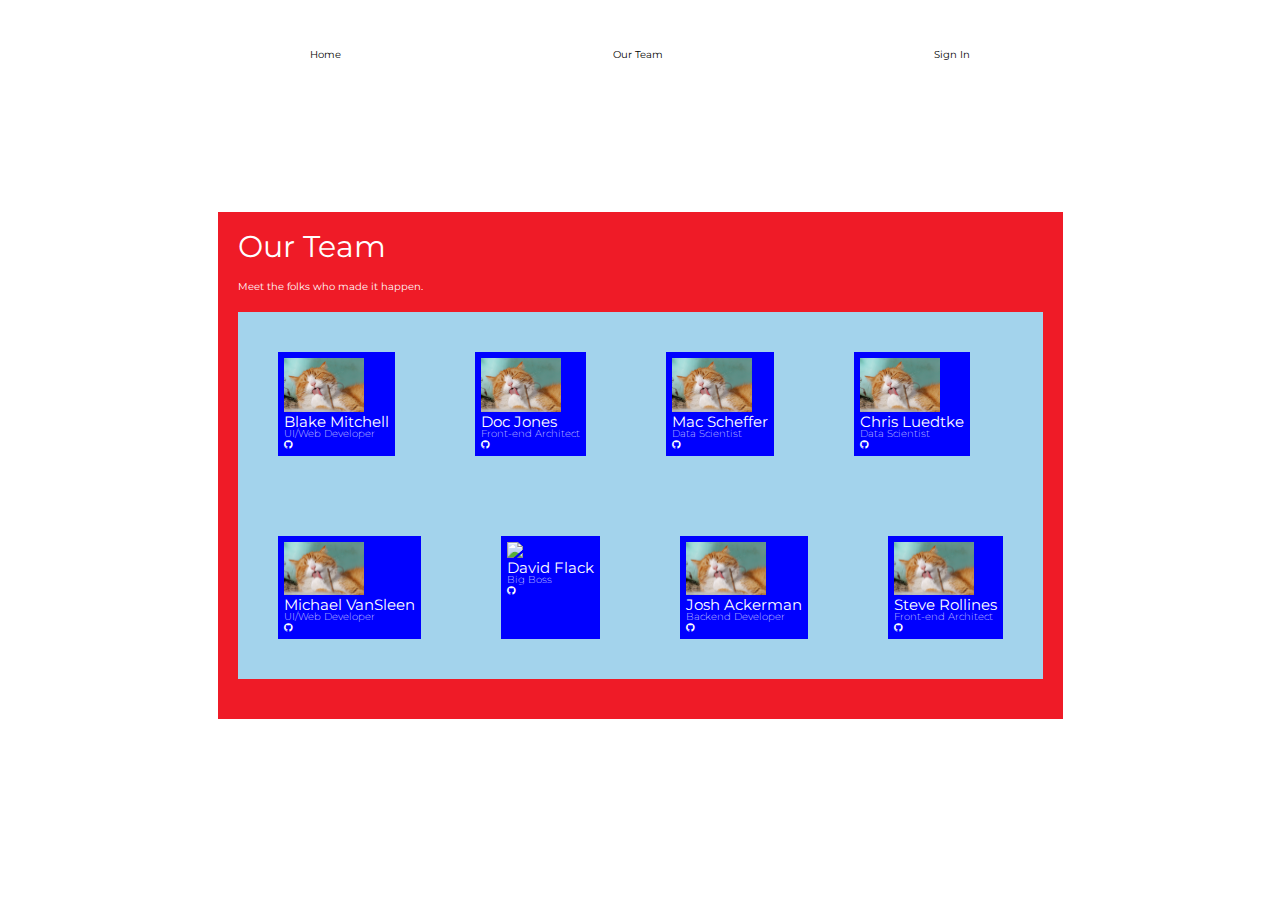
==== team.html @ 62cdbc50 "team page update with  accurate roles and reformatted" ====
<!DOCTYPE html>
<html lang="en">
<head>
    <meta charset="UTF-8">
    <meta name="viewport" content="width=device-width, initial-scale=1.0">
    <meta http-equiv="X-UA-Compatible" content="ie=edge">
    <title>Chicago Array</title>

    <link rel="stylesheet"  href="CSS/index.css">
    <link href="https://fonts.googleapis.com/css?family=Montserrat:200,500,700&display=swap" rel="stylesheet">
    <link rel="stylesheet" href="https://cdnjs.cloudflare.com/ajax/libs/font-awesome/4.7.0/css/font-awesome.min.css">
</head>
<body>
        <nav>
                <div class="star"><img src="imgs/star.png"></div>
                <a href="index.html">Home</a>
                <div class="star"><img src="imgs/star.png"></div>
                <a href="team.html">Our Team</a>
                <div class="star"><img src="imgs/star.png"></div>
                <a href="#">Sign In</a>
                <div class="star"><img src="imgs/star.png"></div>
            </nav>
    <section class="main">
    <header>
        <h1>Our Team</h1>
        <p> Meet the folks who made it happen. </p>
    </header>
       
    <section class="column">
        <div class='row'>
            <div>
                <img src="imgs/placeholder-imgs/mlem.jpg">
                <h3>Blake Mitchell</h3>
                <p>UI/Web Developer</p>
                <a target="_blank" href="https://github.com/BlakeAnd" class="fa fa-github"></a>
            </div>
            <div>
                <img src="imgs/placeholder-imgs/mlem.jpg">
                <h3>Doc Jones</h3>
                <p>Front-end Architect</p>
                <a target="_blank" href="https://github.com/doc-jones" class="fa fa-github"></a>
            </div>
            <div>
                <img src="imgs/placeholder-imgs/mlem.jpg">
                <h3>Mac Scheffer</h3>
                <p>Data Scientist</p>
                <a target="_blank" href="https://github.com/macscheffer" class="fa fa-github"></a>
            </div>
            <div>
                    <img src="imgs/placeholder-imgs/mlem.jpg">
                    <h3>Chris Luedtke</h3>
                    <p>Data Scientist</p>
                    <a target="_blank" href="https://github.com/chrisluedtke" class="fa fa-github"></a>
                </div>
        </div>
        
        <div class='row'>
                <div>
                        <img src="imgs/placeholder-imgs/mlem.jpg">
                        <h3>Michael VanSleen</h3>
                        <p>UI/Web Developer</p>
                        <a target="_blank" href="https://github.com/ManSleen" class="fa fa-github"></a>
                    </div>
            <div>
                <img src="https://ca.slack-edge.com/T4JUEB3ME-UDLUVER6Z-1f5da589c1c1-72">
                <h3>David Flack</h3>
                <p>Big Boss</p>
                <a target="_blank" href="https://github.com/Zooheck" class="fa fa-github"></a>
            </div>
            <div>
                <img src="imgs/placeholder-imgs/mlem.jpg">
                <h3>Josh Ackerman</h3>
                <p>Backend Developer</p>
                <a target="_blank" href="https://github.com/joshakeman" class="fa fa-github"></a>
            </div>
            <div>
                <img src="imgs/placeholder-imgs/mlem.jpg">
                <h3>Steve Rollines</h3>
                <p>Front-end Architect</p>
                <a target="_blank" href="https://github.com/greenhornsr" class="fa fa-github"></a>
            </div>
        </div>
    </section>
</section>
</body>
</html>
---- CSS/index.css ----
/* http://meyerweb.com/eric/tools/css/reset/ 
   v2.0 | 20110126
   License: none (public domain)
*/
html,
body,
div,
span,
applet,
object,
iframe,
h1,
h2,
h3,
h4,
h5,
h6,
p,
blockquote,
pre,
a,
abbr,
acronym,
address,
big,
cite,
code,
del,
dfn,
em,
img,
ins,
kbd,
q,
s,
samp,
small,
strike,
strong,
sub,
sup,
tt,
var,
b,
u,
i,
center,
dl,
dt,
dd,
ol,
ul,
li,
fieldset,
form,
label,
legend,
table,
caption,
tbody,
tfoot,
thead,
tr,
th,
td,
article,
aside,
canvas,
details,
embed,
figure,
figcaption,
footer,
header,
hgroup,
menu,
nav,
output,
ruby,
section,
summary,
time,
mark,
audio,
video {
  margin: 0;
  padding: 0;
  border: 0;
  font-size: 100%;
  font: inherit;
  vertical-align: baseline;
}
/* HTML5 display-role reset for older browsers */
article,
aside,
details,
figcaption,
figure,
footer,
header,
hgroup,
menu,
nav,
section {
  display: block;
}
body {
  line-height: 1;
}
ol,
ul {
  list-style: none;
}
blockquote,
q {
  quotes: none;
}
blockquote:before,
blockquote:after,
q:before,
q:after {
  content: '';
  content: none;
}
table {
  border-collapse: collapse;
  border-spacing: 0;
}
@import "variables.less";
body {
  background-image: url("../imgs/chicago.jpg");
  background-repeat: no-repeat;
  background-attachment: fixed;
  background-position: center;
  display: flex;
  flex-direction: column;
  justify-content: center;
  align-items: center;
  font-family: 'Montserrat';
}
body .main {
  background: #ef1b27;
  margin: 8%;
  color: #ffffff;
  padding: 20px;
}
body .main h1 {
  font-size: 3rem;
  margin-bottom: 20px;
}
/*
nav {
  background: @white;
  width: 90%;
  display: flex;
  justify-content: space-around;
  margin-bottom: 40px;
}
*/
.column {
  display: flex;
  flex-direction: column;
  background: #a3d3ec;
  margin: 20px 0;
}
.column .row {
  display: flex;
}
.column .row div {
  background: blue;
  margin: 40px;
  border: 6px solid blue;
}
.column .row div img {
  width: 80px;
}
.column .row div h3 {
  font-size: 1.5rem;
}
.column .row div p {
  font-weight: 200;
}
.column .row div .fa {
  color: #ffffff;
  text-decoration: none;
}
nav {
  height: 30px;
  background-color: #ffffff;
  width: 84%;
  display: flex;
  justify-content: space-around;
  align-items: center;
  margin: 40px;
}
nav a {
  text-decoration: none;
  color: black;
}
nav img {
  height: 15px;
  width: 15px;
}
.image-displayer {
  margin: 20px 0;
  display: flex;
  justify-content: center;
}
.image-displayer .tab-bar {
  display: flex;
  flex-direction: column;
}
.image-displayer .tab-bar .tab {
  font-size: 1.6rem;
  background: blue;
  border-bottom: #ffffff solid 1px;
  padding: 8px 4px;
}
.image-displayer .tab-bar .selected {
  background: #a3d3ec;
}
.image-displayer .viz {
  padding: 10px;
  background: #a3d3ec;
  display: none;
}
.image-displayer .viz img {
  width: 400px;
  height: auto;
  width: 100%;
}
.image-displayer .displayed {
  display: flex;
}
* {
  box-sizing: border-box;
}
html {
  font-size: 62.5%;
}
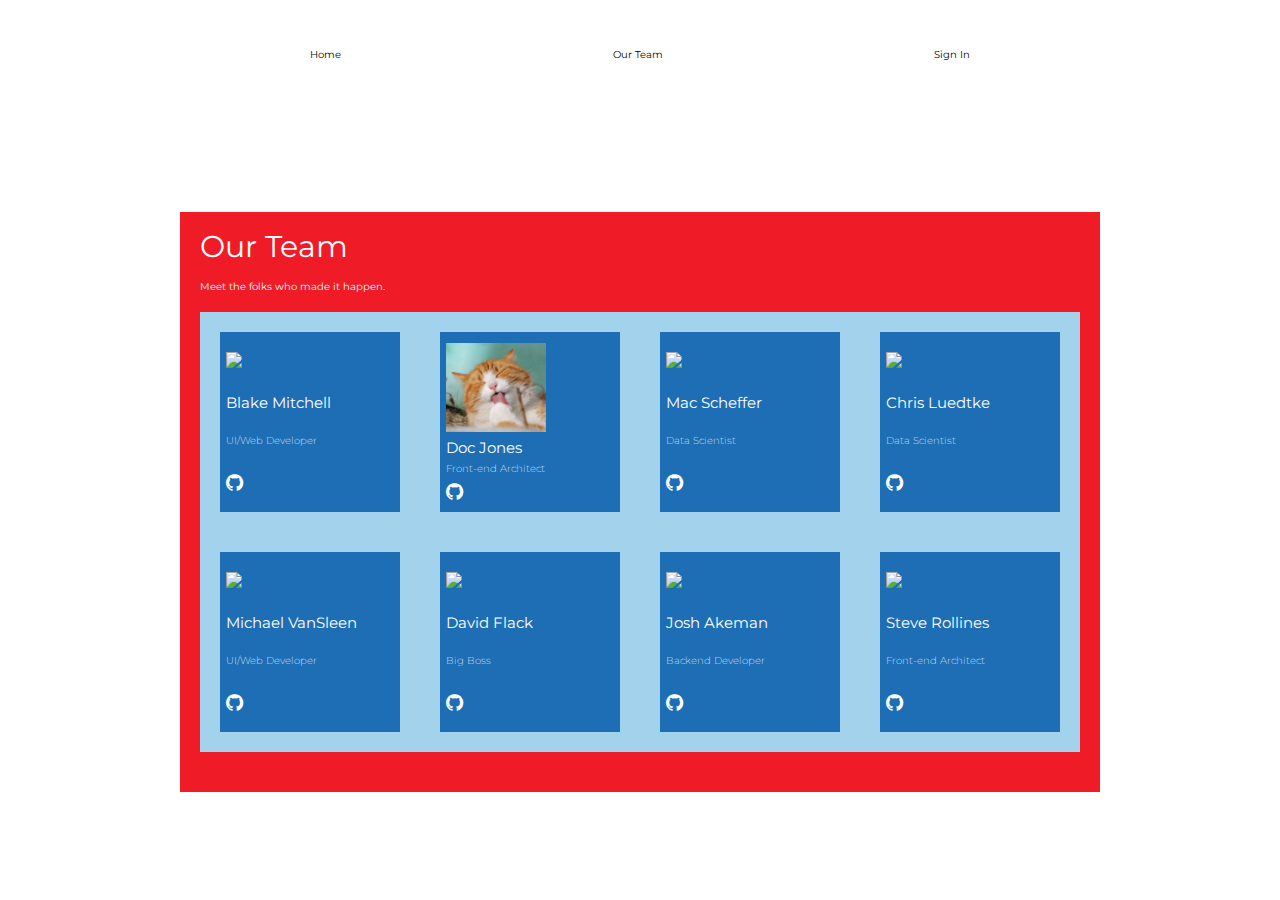
==== commit 1e2fdc1f: "added responsiveness to team page" ====
--- a/team.html
+++ b/team.html
@@ -29,7 +29,7 @@
     <section class="column">
         <div class='row'>
             <div>
-                <img src="imgs/placeholder-imgs/mlem.jpg">
+                <img src="https://ca.slack-edge.com/T4JUEB3ME-UHDPCDZN3-04fe91e9133c-48">
                 <h3>Blake Mitchell</h3>
                 <p>UI/Web Developer</p>
                 <a target="_blank" href="https://github.com/BlakeAnd" class="fa fa-github"></a>
@@ -41,26 +41,26 @@
                 <a target="_blank" href="https://github.com/doc-jones" class="fa fa-github"></a>
             </div>
             <div>
-                <img src="imgs/placeholder-imgs/mlem.jpg">
+                <img src="https://ca.slack-edge.com/T4JUEB3ME-UEU9H8F0U-18b322828aea-72">
                 <h3>Mac Scheffer</h3>
                 <p>Data Scientist</p>
                 <a target="_blank" href="https://github.com/macscheffer" class="fa fa-github"></a>
             </div>
             <div>
-                    <img src="imgs/placeholder-imgs/mlem.jpg">
-                    <h3>Chris Luedtke</h3>
-                    <p>Data Scientist</p>
-                    <a target="_blank" href="https://github.com/chrisluedtke" class="fa fa-github"></a>
-                </div>
+                <img src="https://ca.slack-edge.com/T4JUEB3ME-UDLK6DV2P-de9e36c852cd-72">
+                <h3>Chris Luedtke</h3>
+                <p>Data Scientist</p>
+                <a target="_blank" href="https://github.com/chrisluedtke" class="fa fa-github"></a>
+            </div>
         </div>
         
         <div class='row'>
-                <div>
-                        <img src="imgs/placeholder-imgs/mlem.jpg">
-                        <h3>Michael VanSleen</h3>
-                        <p>UI/Web Developer</p>
-                        <a target="_blank" href="https://github.com/ManSleen" class="fa fa-github"></a>
-                    </div>
+            <div>
+                <img src="https://ca.slack-edge.com/T4JUEB3ME-UHLSM902Y-c81ccb5065d5-72">
+                <h3>Michael VanSleen</h3>
+                <p>UI/Web Developer</p>
+                <a target="_blank" href="https://github.com/ManSleen" class="fa fa-github"></a>
+            </div>
             <div>
                 <img src="https://ca.slack-edge.com/T4JUEB3ME-UDLUVER6Z-1f5da589c1c1-72">
                 <h3>David Flack</h3>
@@ -68,13 +68,13 @@
                 <a target="_blank" href="https://github.com/Zooheck" class="fa fa-github"></a>
             </div>
             <div>
-                <img src="imgs/placeholder-imgs/mlem.jpg">
-                <h3>Josh Ackerman</h3>
+                <img src="https://ca.slack-edge.com/T4JUEB3ME-UEVU7SQR0-1787b4244c80-48">
+                <h3>Josh Akeman</h3>
                 <p>Backend Developer</p>
                 <a target="_blank" href="https://github.com/joshakeman" class="fa fa-github"></a>
             </div>
             <div>
-                <img src="imgs/placeholder-imgs/mlem.jpg">
+                <img src="https://media.licdn.com/dms/image/C5603AQEeC9T4Nw1jOw/profile-displayphoto-shrink_200_200/0?e=1564012800&v=beta&t=bqvjjGqqaXIusS1-q-HeNbTvBrWmAu2G91QTXwLQ74I">
                 <h3>Steve Rollines</h3>
                 <p>Front-end Architect</p>
                 <a target="_blank" href="https://github.com/greenhornsr" class="fa fa-github"></a>
--- a/CSS/index.css
+++ b/CSS/index.css
@@ -163,16 +163,36 @@
   background: #a3d3ec;
   margin: 20px 0;
 }
+@media (max-width: 1000px) {
+  .column {
+    flex-direction: row;
+  }
+}
+@media (max-width: 500px) {
+  .column {
+    flex-direction: column;
+  }
+}
 .column .row {
   display: flex;
 }
+@media (max-width: 1000px) {
+  .column .row {
+    flex-direction: column;
+  }
+}
 .column .row div {
-  background: blue;
-  margin: 40px;
-  border: 6px solid blue;
+  background: #1e6eb6;
+  margin: 20px;
+  border: 6px solid #1e6eb6;
+  width: 180px;
+  height: 180px;
+  display: flex;
+  flex-direction: column;
+  justify-content: space-around;
 }
 .column .row div img {
-  width: 80px;
+  width: 100px;
 }
 .column .row div h3 {
   font-size: 1.5rem;
@@ -183,6 +203,7 @@
 .column .row div .fa {
   color: #ffffff;
   text-decoration: none;
+  font-size: 2rem;
 }
 nav {
   height: 30px;
@@ -212,7 +233,7 @@
 }
 .image-displayer .tab-bar .tab {
   font-size: 1.6rem;
-  background: blue;
+  background: #1e6eb6;
   border-bottom: #ffffff solid 1px;
   padding: 8px 4px;
 }
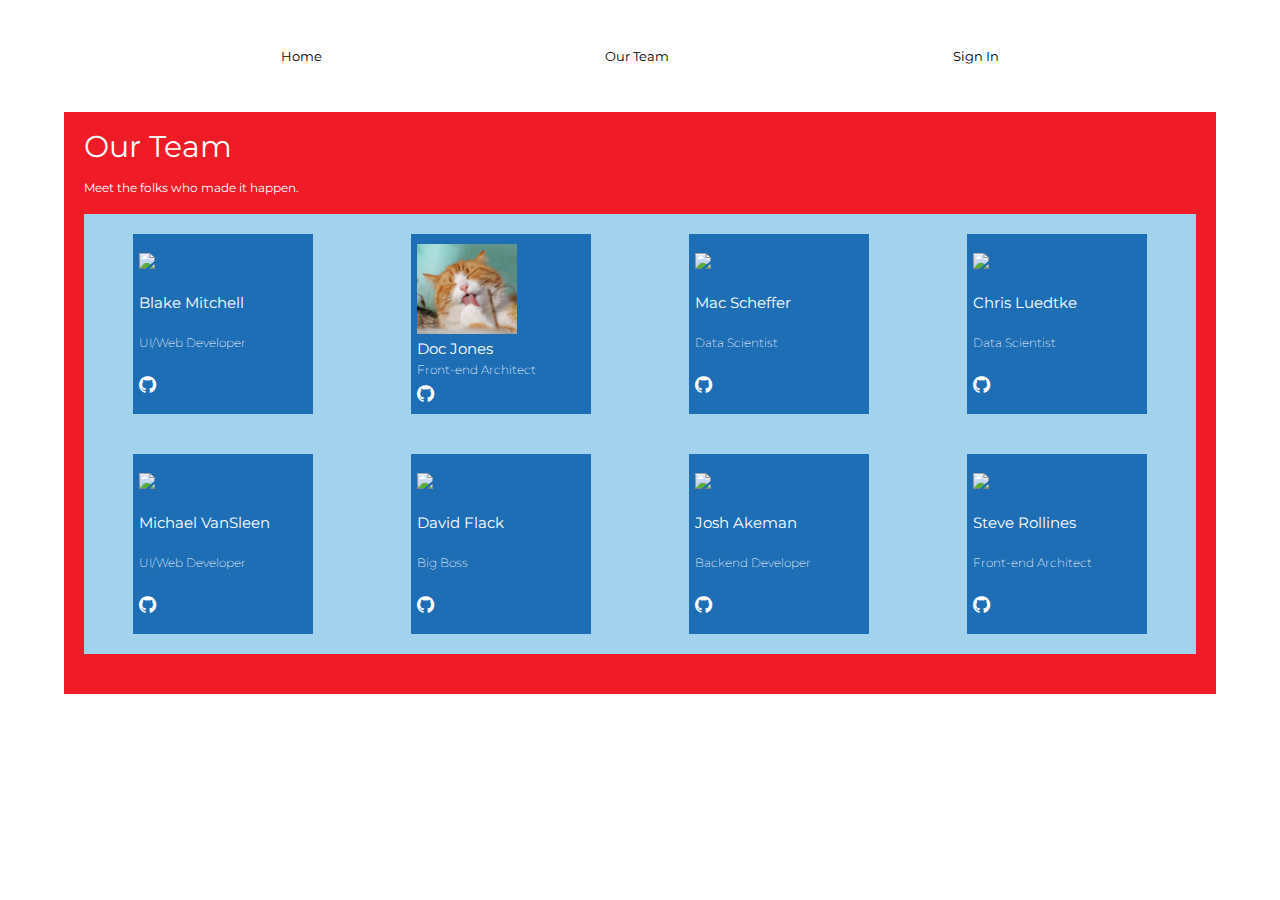
==== commit 9c1f0aa3: "image displayer on home page made responsive to mobile screens" ====
--- a/team.html
+++ b/team.html
@@ -17,7 +17,7 @@
                 <div class="star"><img src="imgs/star.png"></div>
                 <a href="team.html">Our Team</a>
                 <div class="star"><img src="imgs/star.png"></div>
-                <a href="#">Sign In</a>
+                <a target="_blank" href="https://chicago-aot.netlify.com/">Sign In</a>
                 <div class="star"><img src="imgs/star.png"></div>
             </nav>
     <section class="main">
--- a/CSS/index.css
+++ b/CSS/index.css
@@ -140,13 +140,17 @@
 }
 body .main {
   background: #ef1b27;
-  margin: 8%;
+  width: 90%;
+  max-width: 1200px;
   color: #ffffff;
   padding: 20px;
 }
 body .main h1 {
   font-size: 3rem;
   margin-bottom: 20px;
+}
+body .main p {
+  font-size: 1.2rem;
 }
 /*
 nav {
@@ -162,8 +166,9 @@
   flex-direction: column;
   background: #a3d3ec;
   margin: 20px 0;
-}
-@media (max-width: 1000px) {
+  justify-content: space-around;
+}
+@media (max-width: 800px) {
   .column {
     flex-direction: row;
   }
@@ -175,10 +180,12 @@
 }
 .column .row {
   display: flex;
-}
-@media (max-width: 1000px) {
+  justify-content: space-around;
+}
+@media (max-width: 800px) {
   .column .row {
     flex-direction: column;
+    align-items: center;
   }
 }
 .column .row div {
@@ -206,13 +213,15 @@
   font-size: 2rem;
 }
 nav {
-  height: 30px;
+  height: 32px;
   background-color: #ffffff;
-  width: 84%;
+  width: 90%;
+  max-width: 1200px;
   display: flex;
   justify-content: space-around;
   align-items: center;
   margin: 40px;
+  font-size: 1.3rem;
 }
 nav a {
   text-decoration: none;
@@ -231,27 +240,60 @@
   display: flex;
   flex-direction: column;
 }
+@media (max-width: 500px) {
+  .image-displayer .tab-bar {
+    width: 100%;
+  }
+}
 .image-displayer .tab-bar .tab {
   font-size: 1.6rem;
   background: #1e6eb6;
-  border-bottom: #ffffff solid 1px;
+  border-bottom: #a3d3ec solid 2px;
   padding: 8px 4px;
 }
 .image-displayer .tab-bar .selected {
   background: #a3d3ec;
+}
+.image-displayer .tab-bar .phone-img {
+  display: none;
+  padding: 10px;
+  background: #a3d3ec;
+}
+.image-displayer .tab-bar .phone-img .thin {
+  width: 100%;
+}
+@media (max-width: 500px) {
+  .image-displayer .tab-bar .drop {
+    display: block;
+  }
 }
 .image-displayer .viz {
   padding: 10px;
   background: #a3d3ec;
   display: none;
-}
-.image-displayer .viz img {
+  max-width: 700px;
+}
+@media (max-width: 500px) {
+  .image-displayer .viz {
+    display: none;
+  }
+}
+.image-displayer .viz .wide {
   width: 400px;
-  height: auto;
   width: 100%;
 }
+@media (max-width: 500px) {
+  .image-displayer .viz .wide {
+    display: none;
+  }
+}
 .image-displayer .displayed {
-  display: flex;
+  display: block;
+}
+@media (max-width: 500px) {
+  .image-displayer .displayed {
+    display: none;
+  }
 }
 * {
   box-sizing: border-box;
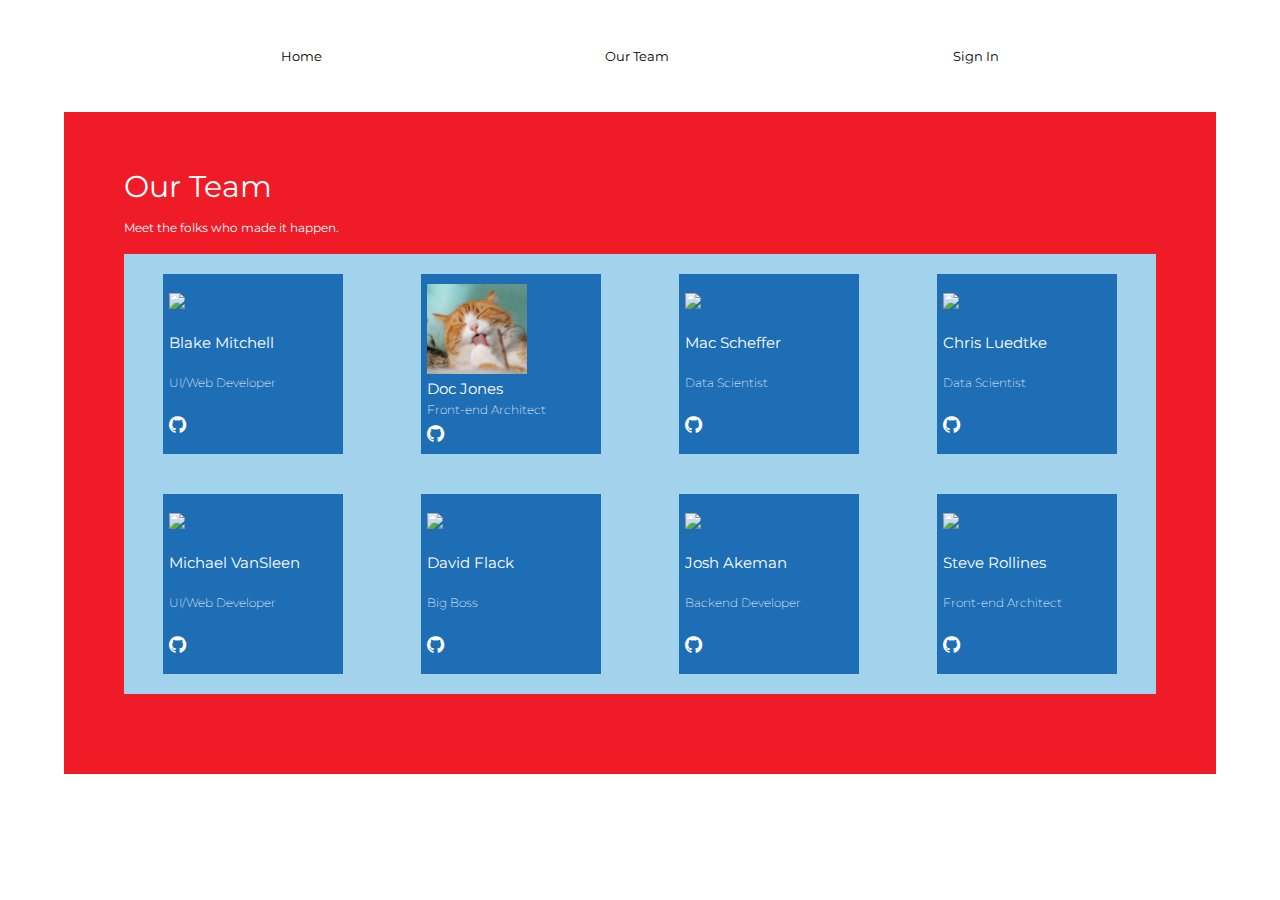
==== commit 685a8967: "added responsiveness to give nav links more room on mobile screens" ====
--- a/team.html
+++ b/team.html
@@ -12,13 +12,13 @@
 </head>
 <body>
         <nav>
-                <div class="star"><img src="imgs/star.png"></div>
+                <div class="star outer"><img src="imgs/star.png"></div>
                 <a href="index.html">Home</a>
                 <div class="star"><img src="imgs/star.png"></div>
                 <a href="team.html">Our Team</a>
                 <div class="star"><img src="imgs/star.png"></div>
                 <a target="_blank" href="https://chicago-aot.netlify.com/">Sign In</a>
-                <div class="star"><img src="imgs/star.png"></div>
+                <div class="star outer"><img src="imgs/star.png"></div>
             </nav>
     <section class="main">
     <header>
--- a/CSS/index.css
+++ b/CSS/index.css
@@ -143,7 +143,13 @@
   width: 90%;
   max-width: 1200px;
   color: #ffffff;
-  padding: 20px;
+  padding: 60px;
+  margin-bottom: 60px;
+}
+@media (max-width: 800px) {
+  body .main {
+    padding: 20px;
+  }
 }
 body .main h1 {
   font-size: 3rem;
@@ -231,6 +237,11 @@
   height: 15px;
   width: 15px;
 }
+@media (max-width: 500px) {
+  nav .outer {
+    display: none;
+  }
+}
 .image-displayer {
   margin: 20px 0;
   display: flex;
@@ -271,7 +282,7 @@
   padding: 10px;
   background: #a3d3ec;
   display: none;
-  max-width: 700px;
+  max-width: 800px;
 }
 @media (max-width: 500px) {
   .image-displayer .viz {
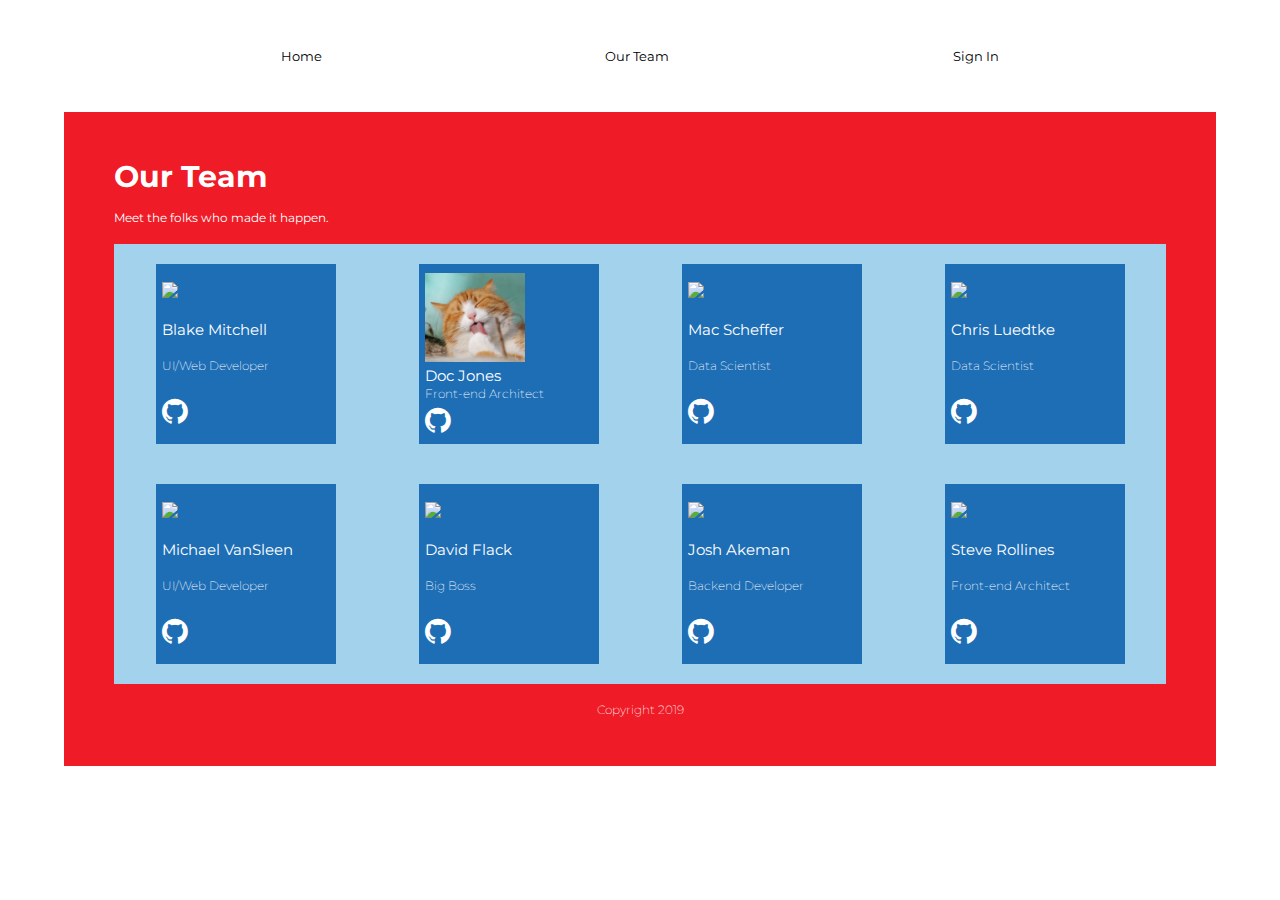
==== commit 7d12761f: "added a footer, gave heading text bold style" ====
--- a/team.html
+++ b/team.html
@@ -81,6 +81,10 @@
             </div>
         </div>
     </section>
+    <footer>
+            <p>Copyright 2019</p>
+        </footer>
+    </section>
 </section>
 </body>
 </html>--- a/CSS/index.css
+++ b/CSS/index.css
@@ -143,20 +143,25 @@
   width: 90%;
   max-width: 1200px;
   color: #ffffff;
-  padding: 60px;
+  padding: 50px;
   margin-bottom: 60px;
 }
 @media (max-width: 800px) {
   body .main {
-    padding: 20px;
+    padding: 18px;
   }
 }
 body .main h1 {
   font-size: 3rem;
+  font-weight: 700;
   margin-bottom: 20px;
 }
 body .main p {
   font-size: 1.2rem;
+}
+body .main footer {
+  text-align: center;
+  font-weight: 200;
 }
 /*
 nav {
@@ -204,6 +209,11 @@
   flex-direction: column;
   justify-content: space-around;
 }
+@media (max-width: 800px) {
+  .column .row div {
+    margin: 16px;
+  }
+}
 .column .row div img {
   width: 100px;
 }
@@ -216,7 +226,7 @@
 .column .row div .fa {
   color: #ffffff;
   text-decoration: none;
-  font-size: 2rem;
+  font-size: 3rem;
 }
 nav {
   height: 32px;
@@ -262,6 +272,11 @@
   border-bottom: #a3d3ec solid 2px;
   padding: 8px 4px;
 }
+@media (max-width: 800px) {
+  .image-displayer .tab-bar .tab {
+    font-size: 1.4rem;
+  }
+}
 .image-displayer .tab-bar .selected {
   background: #a3d3ec;
 }
@@ -272,6 +287,9 @@
 }
 .image-displayer .tab-bar .phone-img .thin {
   width: 100%;
+}
+.image-displayer .tab-bar .phone-img p {
+  margin: 8px;
 }
 @media (max-width: 500px) {
   .image-displayer .tab-bar .drop {
@@ -298,6 +316,9 @@
     display: none;
   }
 }
+.image-displayer .viz p {
+  margin: 8px;
+}
 .image-displayer .displayed {
   display: block;
 }
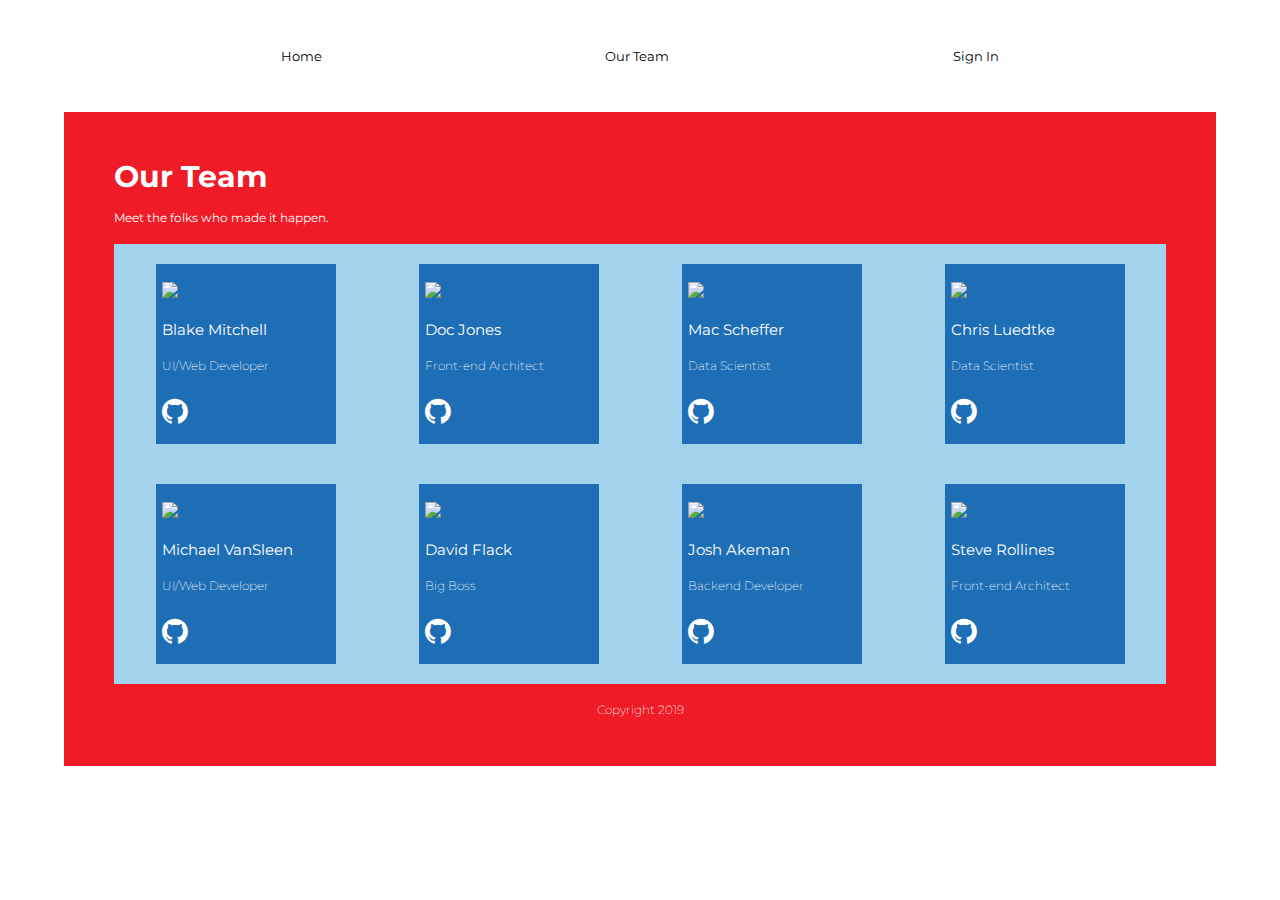
==== commit c53c2cca: "updated doc's image from cat to robot" ====
--- a/team.html
+++ b/team.html
@@ -35,7 +35,7 @@
                 <a target="_blank" href="https://github.com/BlakeAnd" class="fa fa-github"></a>
             </div>
             <div>
-                <img src="imgs/placeholder-imgs/mlem.jpg">
+                <img src="https://ca.slack-edge.com/T4JUEB3ME-UGCGRFT2P-ba5e1cad7685-48">
                 <h3>Doc Jones</h3>
                 <p>Front-end Architect</p>
                 <a target="_blank" href="https://github.com/doc-jones" class="fa fa-github"></a>
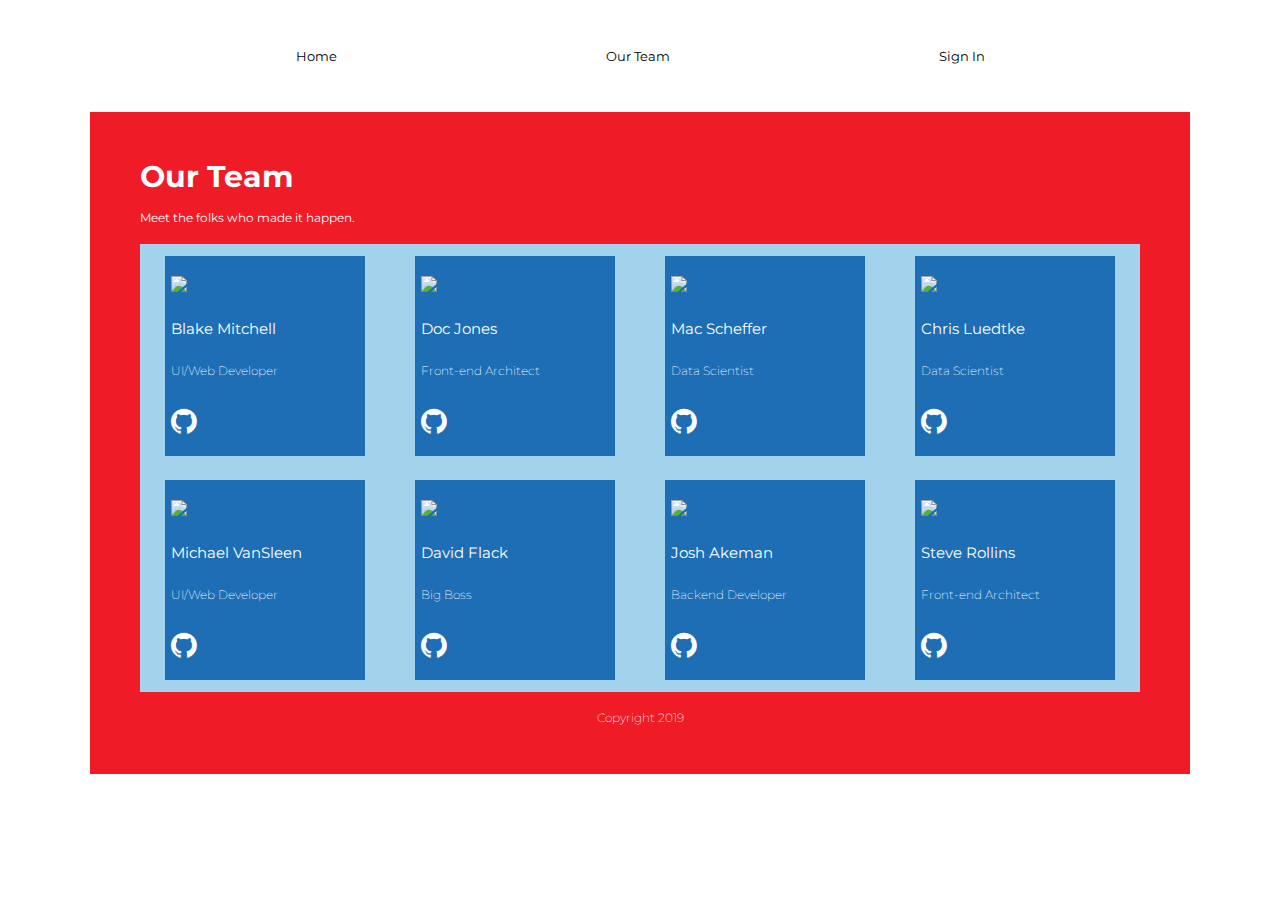
==== commit b5c096c5: "fixed typo and minor styling issues where images didn't have enough space just above breakpoint 800p" ====
--- a/team.html
+++ b/team.html
@@ -75,7 +75,7 @@
             </div>
             <div>
                 <img src="https://media.licdn.com/dms/image/C5603AQEeC9T4Nw1jOw/profile-displayphoto-shrink_200_200/0?e=1564012800&v=beta&t=bqvjjGqqaXIusS1-q-HeNbTvBrWmAu2G91QTXwLQ74I">
-                <h3>Steve Rollines</h3>
+                <h3>Steve Rollins</h3>
                 <p>Front-end Architect</p>
                 <a target="_blank" href="https://github.com/greenhornsr" class="fa fa-github"></a>
             </div>
--- a/CSS/index.css
+++ b/CSS/index.css
@@ -141,7 +141,7 @@
 body .main {
   background: #ef1b27;
   width: 90%;
-  max-width: 1200px;
+  max-width: 1100px;
   color: #ffffff;
   padding: 50px;
   margin-bottom: 60px;
@@ -201,10 +201,10 @@
 }
 .column .row div {
   background: #1e6eb6;
-  margin: 20px;
+  margin: 12px;
   border: 6px solid #1e6eb6;
-  width: 180px;
-  height: 180px;
+  width: 200px;
+  height: 200px;
   display: flex;
   flex-direction: column;
   justify-content: space-around;
@@ -212,6 +212,8 @@
 @media (max-width: 800px) {
   .column .row div {
     margin: 16px;
+    width: 180px;
+    height: 180px;
   }
 }
 .column .row div img {
@@ -232,7 +234,7 @@
   height: 32px;
   background-color: #ffffff;
   width: 90%;
-  max-width: 1200px;
+  max-width: 1100px;
   display: flex;
   justify-content: space-around;
   align-items: center;
@@ -300,7 +302,7 @@
   padding: 10px;
   background: #a3d3ec;
   display: none;
-  max-width: 800px;
+  max-width: 700px;
 }
 @media (max-width: 500px) {
   .image-displayer .viz {
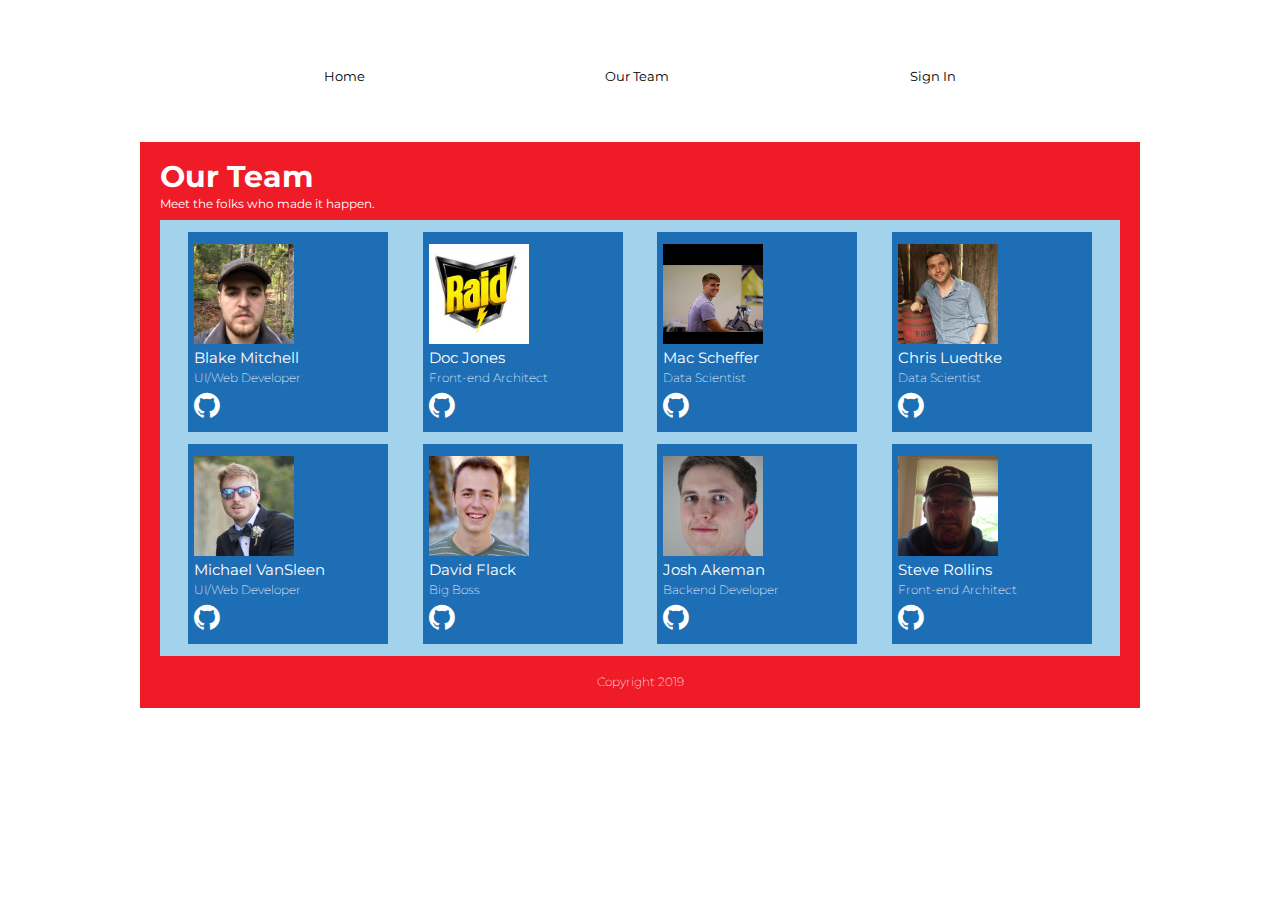
==== commit af26c590: "fixed pictures to be locally hosted so links don't break" ====
--- a/team.html
+++ b/team.html
@@ -29,25 +29,25 @@
     <section class="column">
         <div class='row'>
             <div>
-                <img src="https://ca.slack-edge.com/T4JUEB3ME-UHDPCDZN3-04fe91e9133c-48">
+                <img src="imgs/headshots/blake_mitchell.JPG">
                 <h3>Blake Mitchell</h3>
                 <p>UI/Web Developer</p>
                 <a target="_blank" href="https://github.com/BlakeAnd" class="fa fa-github"></a>
             </div>
             <div>
-                <img src="https://ca.slack-edge.com/T4JUEB3ME-UGCGRFT2P-ba5e1cad7685-48">
+                <img src="imgs/headshots/doc_jones.jpg">
                 <h3>Doc Jones</h3>
                 <p>Front-end Architect</p>
                 <a target="_blank" href="https://github.com/doc-jones" class="fa fa-github"></a>
             </div>
             <div>
-                <img src="https://ca.slack-edge.com/T4JUEB3ME-UEU9H8F0U-18b322828aea-72">
+                <img src="imgs/headshots/mac_scheffer.png">
                 <h3>Mac Scheffer</h3>
                 <p>Data Scientist</p>
                 <a target="_blank" href="https://github.com/macscheffer" class="fa fa-github"></a>
             </div>
             <div>
-                <img src="https://ca.slack-edge.com/T4JUEB3ME-UDLK6DV2P-de9e36c852cd-72">
+                <img src="imgs/headshots/chris_luedtke.jpg">
                 <h3>Chris Luedtke</h3>
                 <p>Data Scientist</p>
                 <a target="_blank" href="https://github.com/chrisluedtke" class="fa fa-github"></a>
@@ -56,25 +56,25 @@
         
         <div class='row'>
             <div>
-                <img src="https://ca.slack-edge.com/T4JUEB3ME-UHLSM902Y-c81ccb5065d5-72">
+                <img src="imgs/headshots/mike_vansleen.jpg">
                 <h3>Michael VanSleen</h3>
                 <p>UI/Web Developer</p>
                 <a target="_blank" href="https://github.com/ManSleen" class="fa fa-github"></a>
             </div>
             <div>
-                <img src="https://ca.slack-edge.com/T4JUEB3ME-UDLUVER6Z-1f5da589c1c1-72">
+                <img src="imgs/headshots/david_flack.jpg">
                 <h3>David Flack</h3>
                 <p>Big Boss</p>
                 <a target="_blank" href="https://github.com/Zooheck" class="fa fa-github"></a>
             </div>
             <div>
-                <img src="https://ca.slack-edge.com/T4JUEB3ME-UEVU7SQR0-1787b4244c80-48">
+                <img src="imgs/headshots/josh_akeman.jpg">
                 <h3>Josh Akeman</h3>
                 <p>Backend Developer</p>
                 <a target="_blank" href="https://github.com/joshakeman" class="fa fa-github"></a>
             </div>
             <div>
-                <img src="https://media.licdn.com/dms/image/C5603AQEeC9T4Nw1jOw/profile-displayphoto-shrink_200_200/0?e=1564012800&v=beta&t=bqvjjGqqaXIusS1-q-HeNbTvBrWmAu2G91QTXwLQ74I">
+                <img src="imgs/headshots/steve_rollins.png">
                 <h3>Steve Rollins</h3>
                 <p>Front-end Architect</p>
                 <a target="_blank" href="https://github.com/greenhornsr" class="fa fa-github"></a>
--- a/CSS/index.css
+++ b/CSS/index.css
@@ -140,26 +140,27 @@
 }
 body .main {
   background: #ef1b27;
-  width: 90%;
-  max-width: 1100px;
+  width: 88%;
+  max-width: 1000px;
   color: #ffffff;
-  padding: 50px;
-  margin-bottom: 60px;
+  padding: 20px;
+  margin: 20px 0;
 }
 @media (max-width: 800px) {
   body .main {
-    padding: 18px;
+    padding: 20px 12px;
   }
 }
 body .main h1 {
   font-size: 3rem;
   font-weight: 700;
-  margin-bottom: 20px;
+  margin-bottom: 6px;
 }
 body .main p {
   font-size: 1.2rem;
 }
 body .main footer {
+  margin-top: 20px;
   text-align: center;
   font-weight: 200;
 }
@@ -176,8 +177,9 @@
   display: flex;
   flex-direction: column;
   background: #a3d3ec;
-  margin: 20px 0;
-  justify-content: space-around;
+  margin: 10px 0;
+  padding: 6px 0;
+  justify-content: space-evenly;
 }
 @media (max-width: 800px) {
   .column {
@@ -191,7 +193,7 @@
 }
 .column .row {
   display: flex;
-  justify-content: space-around;
+  justify-content: space-evenly;
 }
 @media (max-width: 800px) {
   .column .row {
@@ -201,17 +203,16 @@
 }
 .column .row div {
   background: #1e6eb6;
-  margin: 12px;
+  margin: 6px;
   border: 6px solid #1e6eb6;
   width: 200px;
   height: 200px;
   display: flex;
   flex-direction: column;
-  justify-content: space-around;
+  justify-content: space-evenly;
 }
 @media (max-width: 800px) {
   .column .row div {
-    margin: 16px;
     width: 180px;
     height: 180px;
   }
@@ -233,12 +234,13 @@
 nav {
   height: 32px;
   background-color: #ffffff;
-  width: 90%;
-  max-width: 1100px;
+  width: 88%;
+  max-width: 1000px;
   display: flex;
   justify-content: space-around;
   align-items: center;
-  margin: 40px;
+  margin-top: 60px;
+  margin-bottom: 30px;
   font-size: 1.3rem;
 }
 nav a {
@@ -255,7 +257,7 @@
   }
 }
 .image-displayer {
-  margin: 20px 0;
+  margin: 10px 0;
   display: flex;
   justify-content: center;
 }
@@ -276,7 +278,7 @@
 }
 @media (max-width: 800px) {
   .image-displayer .tab-bar .tab {
-    font-size: 1.4rem;
+    font-size: 1.2rem;
   }
 }
 .image-displayer .tab-bar .selected {
@@ -299,10 +301,15 @@
   }
 }
 .image-displayer .viz {
-  padding: 10px;
+  padding: 12px;
   background: #a3d3ec;
   display: none;
-  max-width: 700px;
+  max-width: 660px;
+}
+@media (max-width: 800px) {
+  .image-displayer .viz {
+    padding: 6px;
+  }
 }
 @media (max-width: 500px) {
   .image-displayer .viz {
@@ -310,7 +317,6 @@
   }
 }
 .image-displayer .viz .wide {
-  width: 400px;
   width: 100%;
 }
 @media (max-width: 500px) {
@@ -319,7 +325,7 @@
   }
 }
 .image-displayer .viz p {
-  margin: 8px;
+  margin: 4px;
 }
 .image-displayer .displayed {
   display: block;
